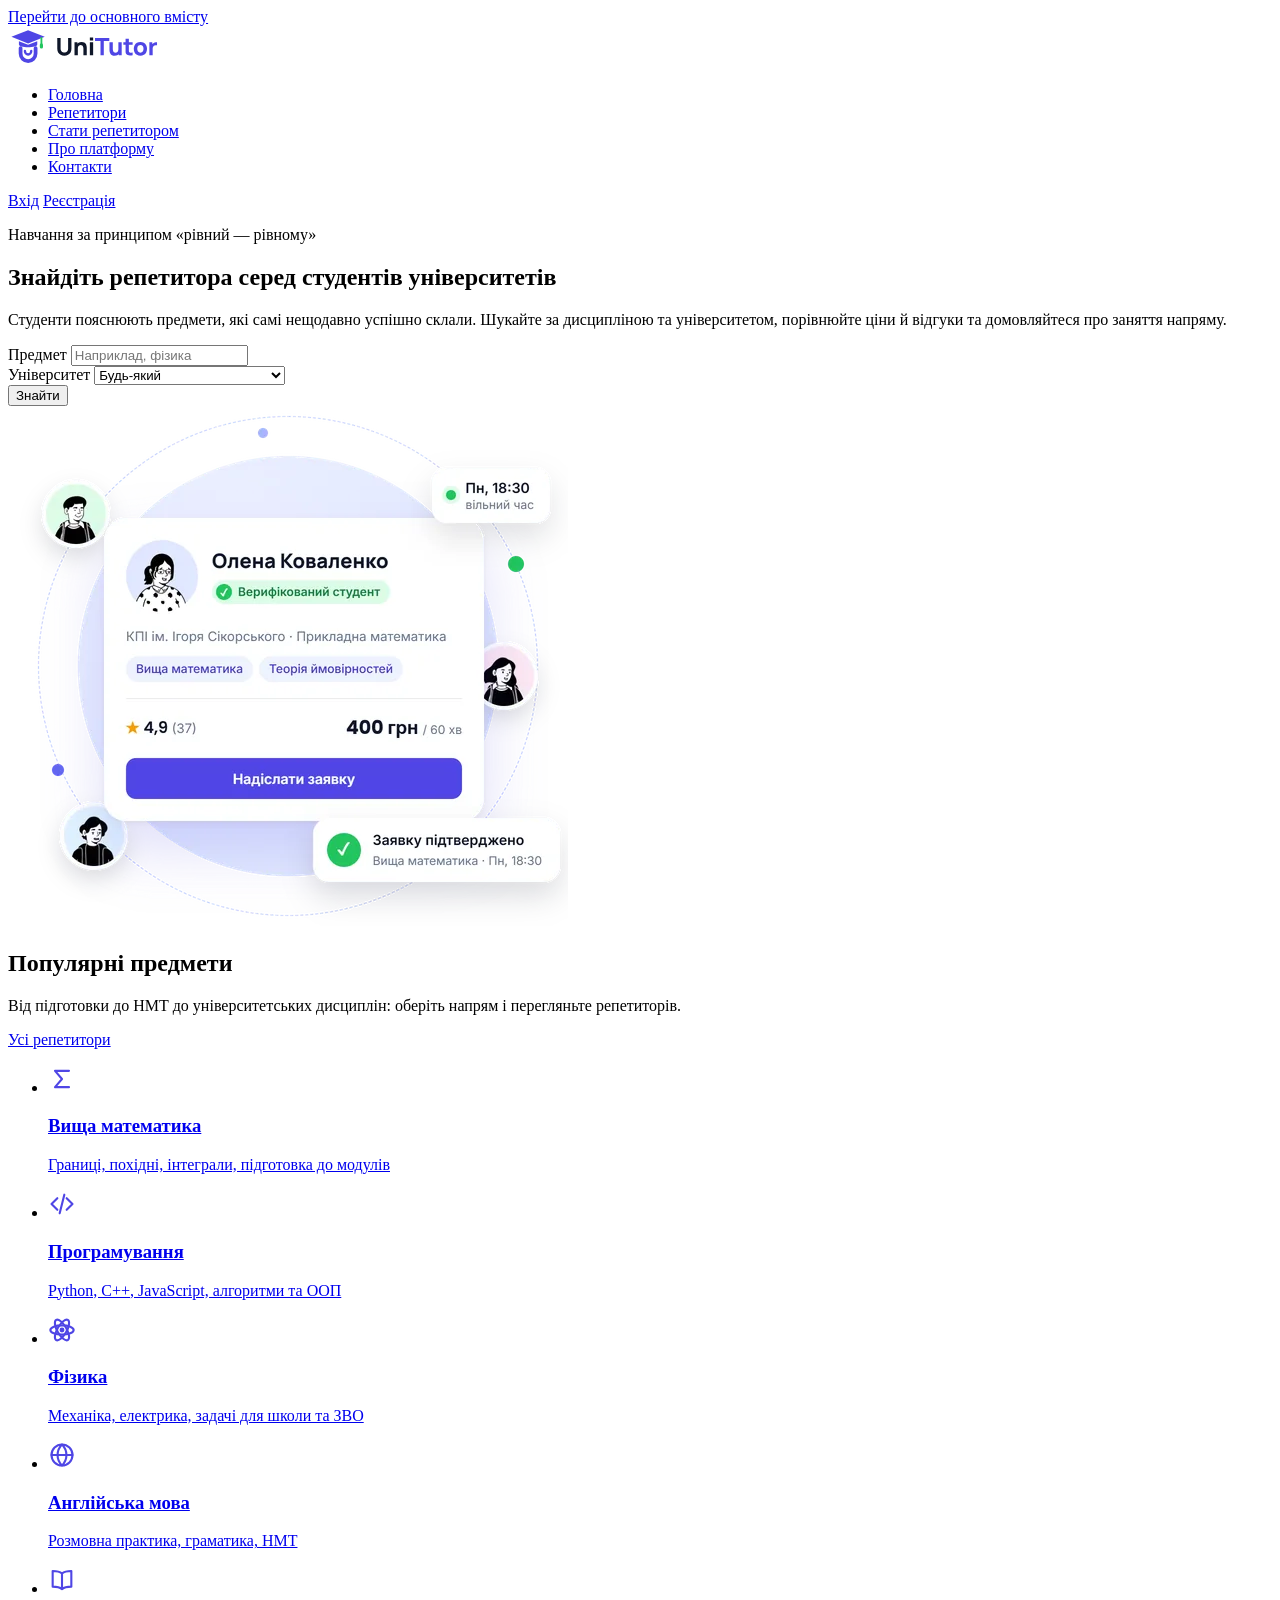
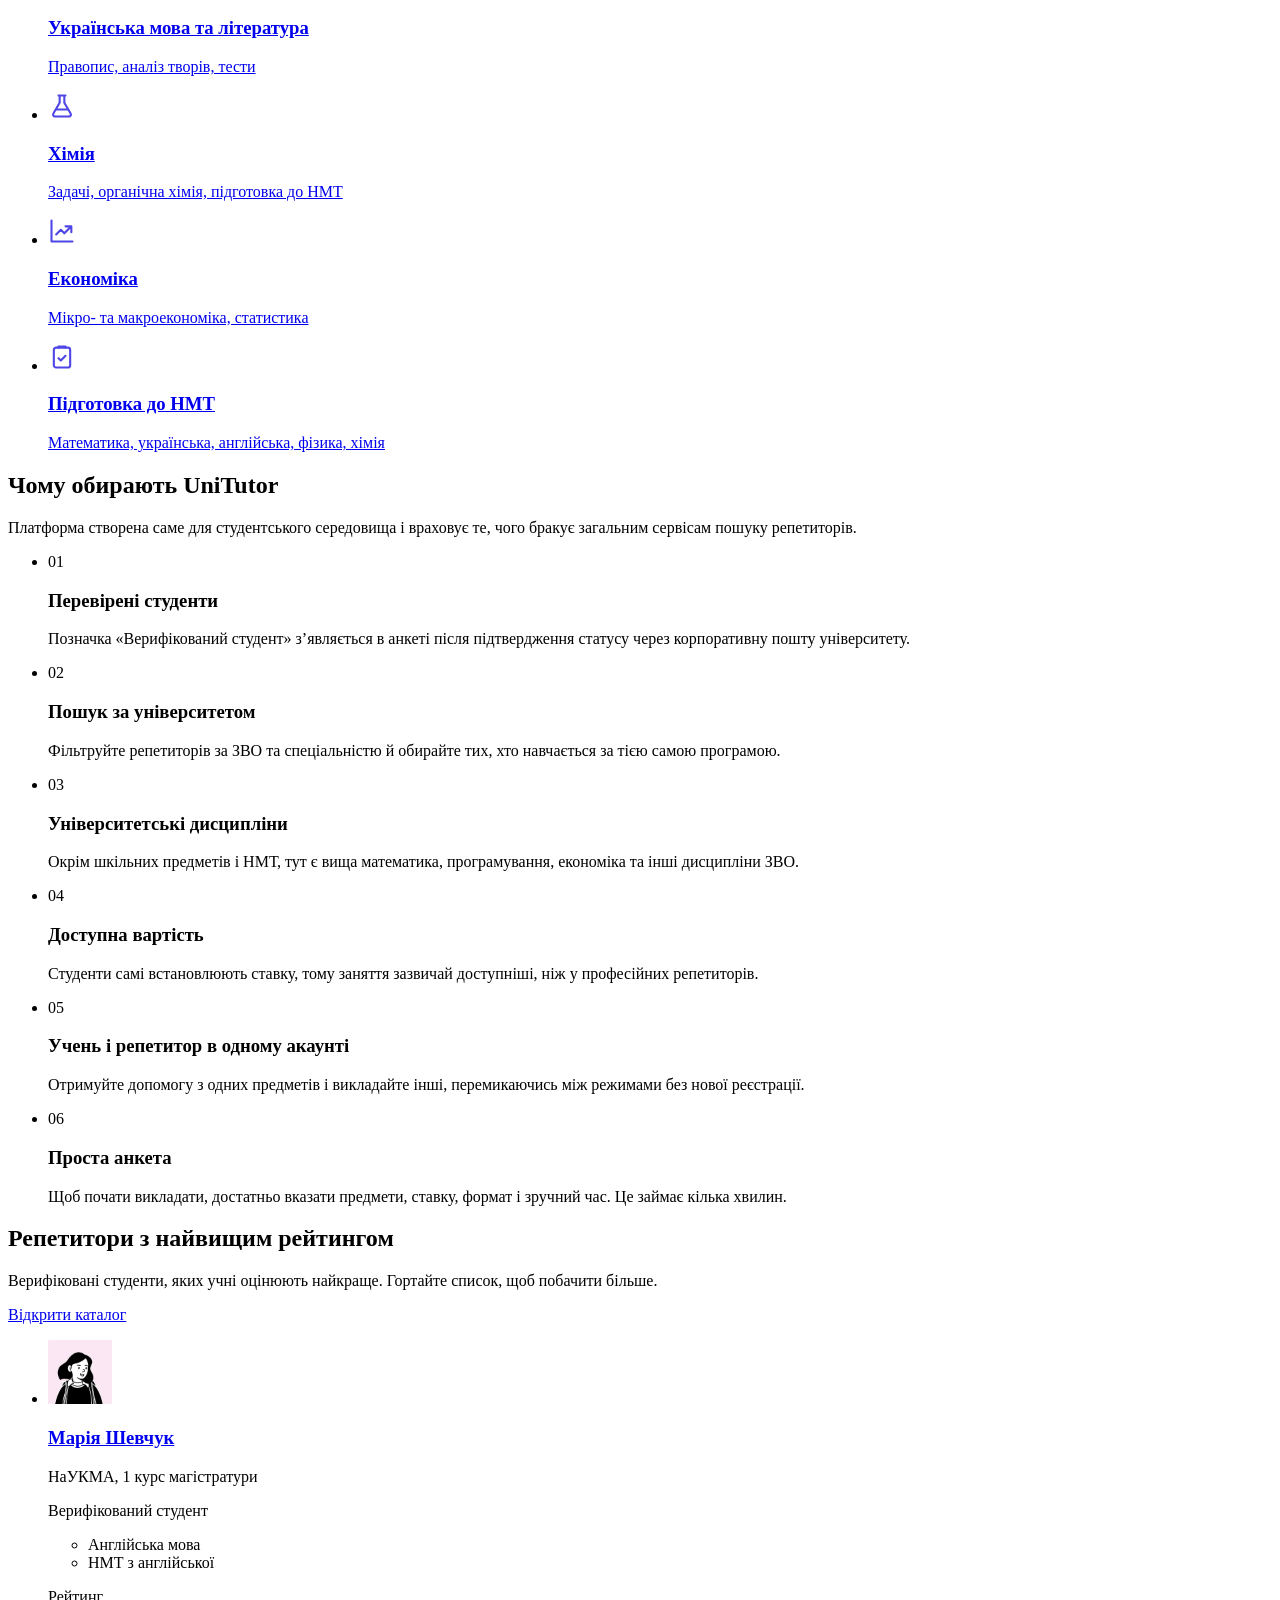
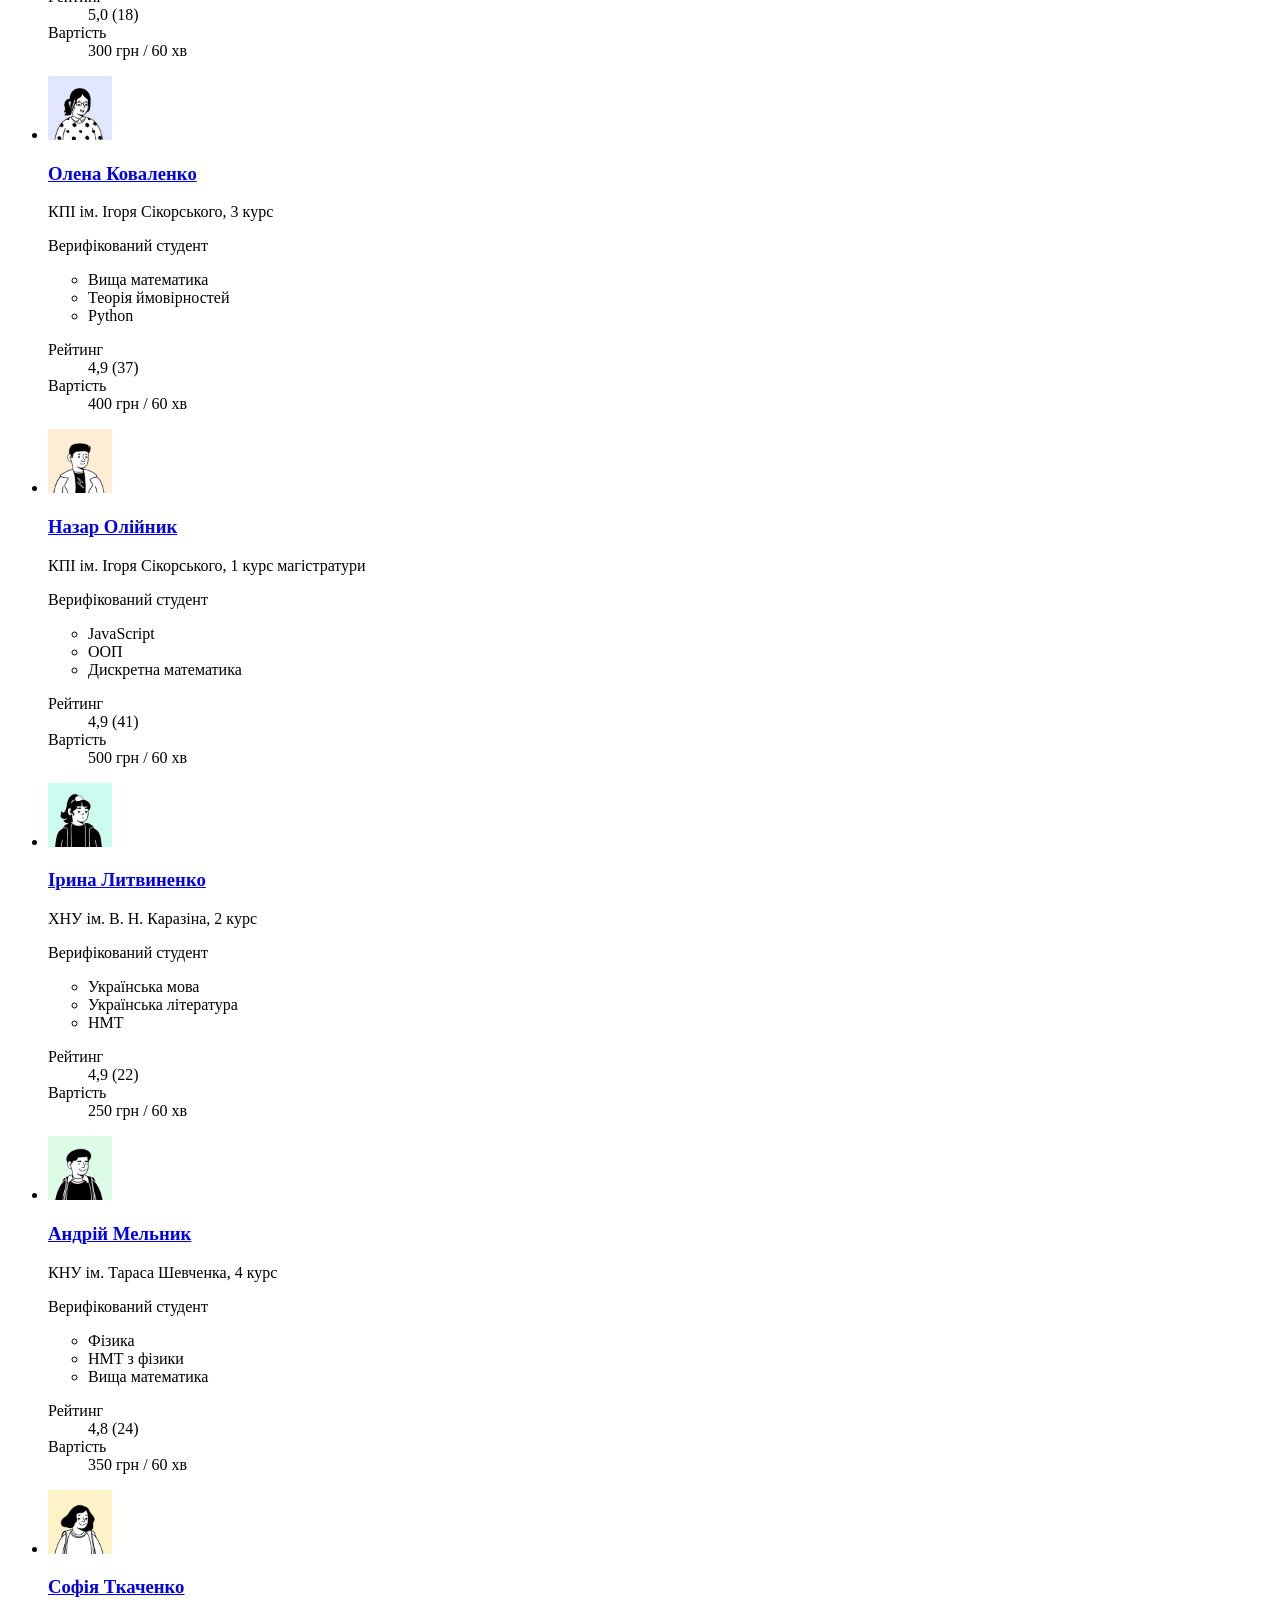
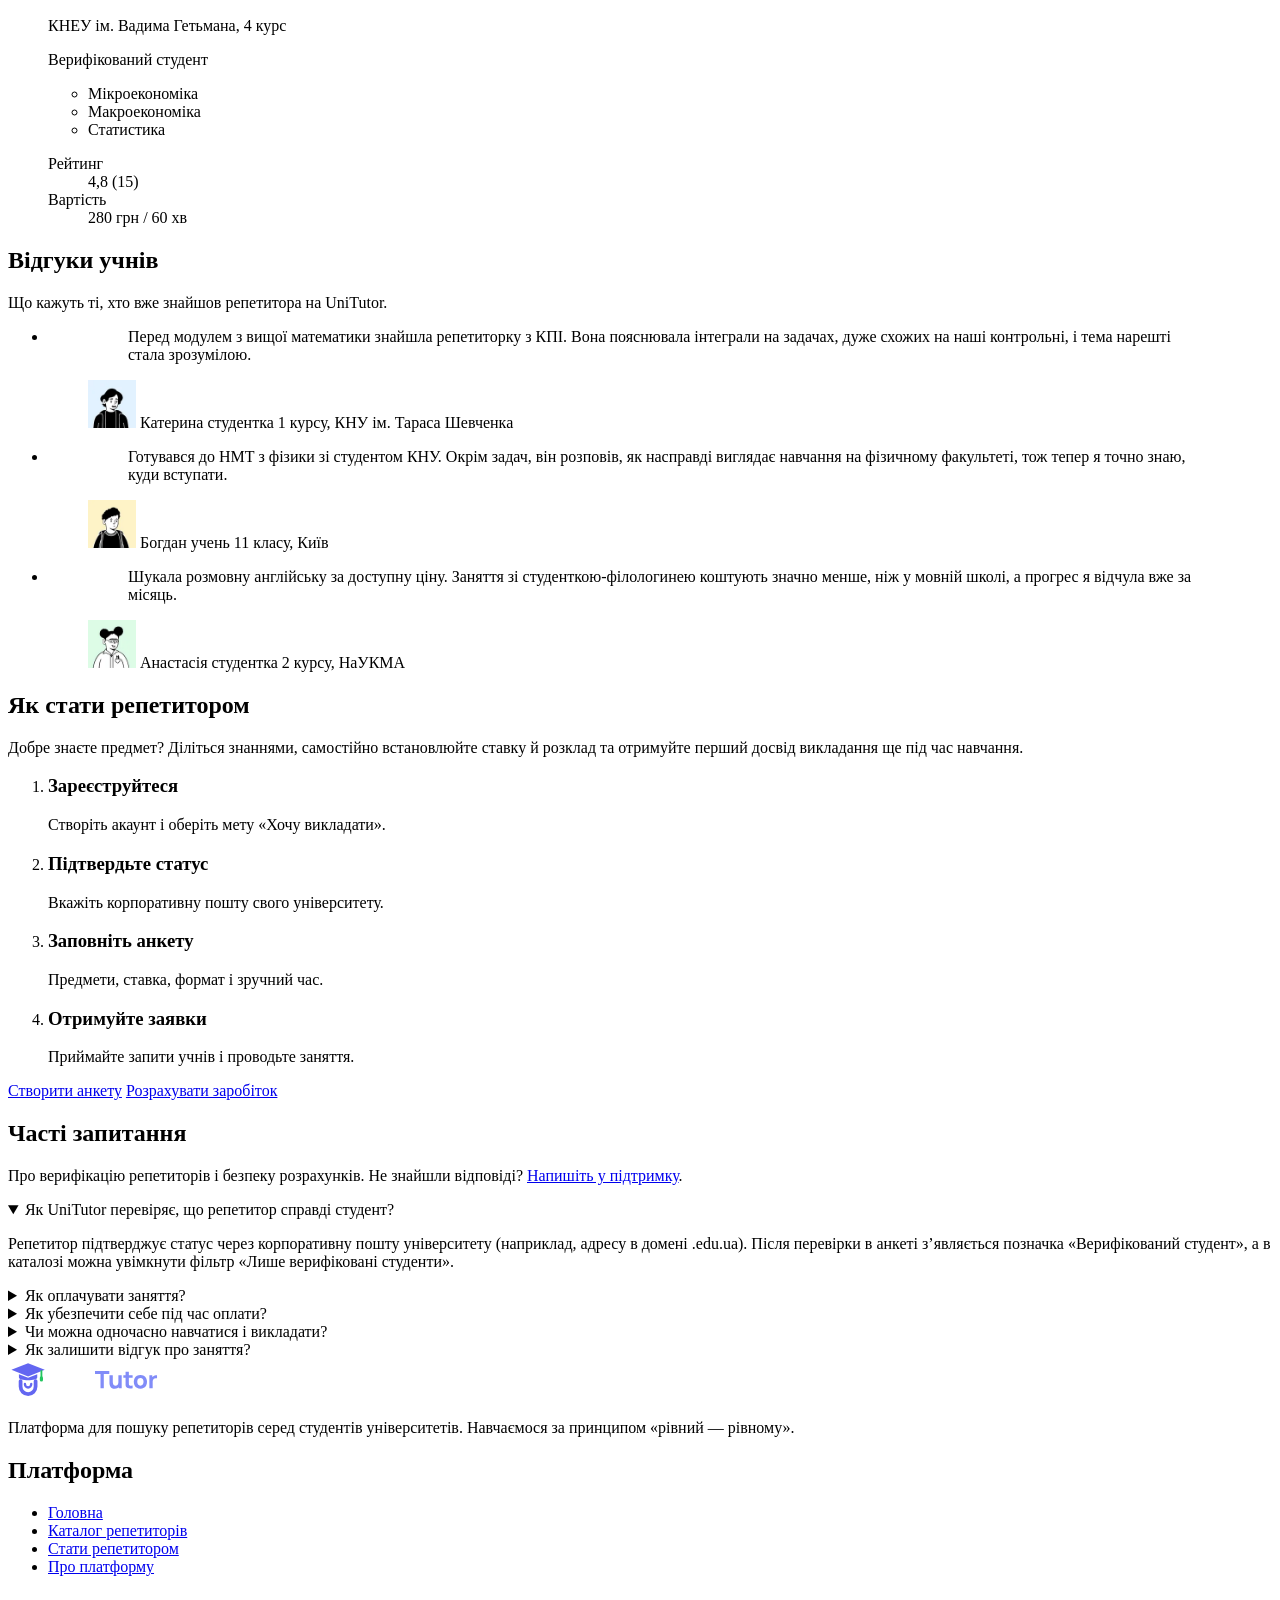
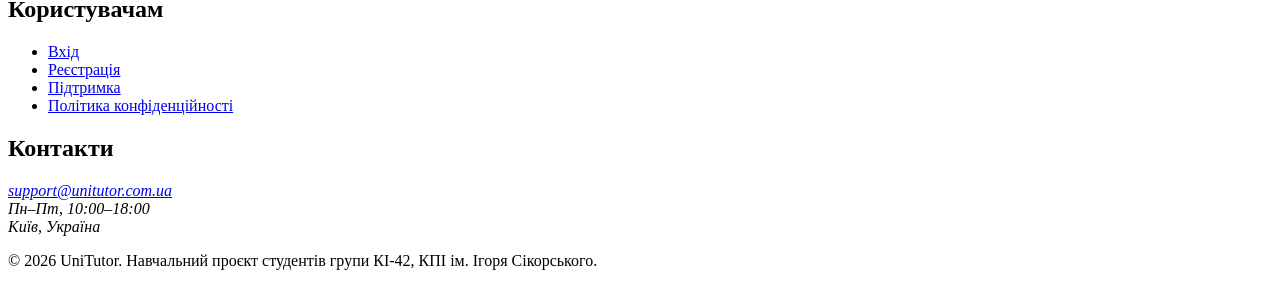
==== index.html @ ab88e93c "Структура веб-проекта UniTutor 9 HTML-страниц, оптимизированные изображения и README. Файлы css/styl" ====
<!DOCTYPE html>
<html lang="uk">
<head>
  <meta charset="utf-8">
  <meta name="viewport" content="width=device-width, initial-scale=1">
  <title>UniTutor — репетитори серед студентів університетів</title>
  <meta name="description" content="UniTutor допомагає знайти репетитора серед студентів університетів: пошук за предметом і ЗВО, рейтинги, відгуки та заявки на заняття.">
  <link rel="icon" href="images/favicon.svg" type="image/svg+xml">
  <link rel="apple-touch-icon" href="images/apple-touch-icon.png">
  <link rel="stylesheet" href="css/style.css">
  <script src="js/main.js" defer></script>
</head>
<body>
  <a class="skip-link" href="#main">Перейти до основного вмісту</a>

  <header class="site-header">
    <div class="container header-inner">
      <a class="logo" href="index.html">
        <img src="images/logo.svg" alt="UniTutor — на головну" width="151" height="40">
      </a>
      <nav class="site-nav" id="site-nav" aria-label="Головне меню">
        <ul class="nav-list">
          <li><a href="index.html" aria-current="page">Головна</a></li>
          <li><a href="tutors.html">Репетитори</a></li>
          <li><a href="become-tutor.html">Стати репетитором</a></li>
          <li><a href="about.html">Про платформу</a></li>
          <li><a href="contacts.html">Контакти</a></li>
        </ul>
        <div class="nav-actions">
          <a class="btn btn-ghost" href="login.html">Вхід</a>
          <a class="btn btn-primary" href="register.html">Реєстрація</a>
        </div>
      </nav>
    </div>
  </header>

  <main id="main">
    <section class="hero" aria-labelledby="hero-title">
      <div class="container hero-grid">
        <div class="hero-content">
          <p class="eyebrow">Навчання за принципом «рівний — рівному»</p>
          <h1 id="hero-title">Знайдіть репетитора серед студентів <span class="text-accent">університетів</span></h1>
          <p class="hero-lead">Студенти пояснюють предмети, які самі нещодавно успішно склали. Шукайте за дисципліною та університетом, порівнюйте ціни й відгуки та домовляйтеся про заняття напряму.</p>
          <form class="search-form" action="tutors.html" method="get" role="search" aria-label="Пошук репетитора">
            <div class="field">
              <label for="search-subject">Предмет</label>
              <input type="search" id="search-subject" name="subject" list="subject-options" placeholder="Наприклад, фізика" autocomplete="off">
            </div>
            <div class="field">
              <label for="search-university">Університет</label>
              <select id="search-university" name="university">
                <option value="">Будь-який</option>
                <option value="kpi">КПІ ім. Ігоря Сікорського</option>
                <option value="knu">КНУ ім. Тараса Шевченка</option>
                <option value="ukma">НаУКМА</option>
                <option value="lpnu">НУ «Львівська політехніка»</option>
                <option value="lnu">ЛНУ ім. Івана Франка</option>
                <option value="karazin">ХНУ ім. В. Н. Каразіна</option>
                <option value="kneu">КНЕУ ім. Вадима Гетьмана</option>
              </select>
            </div>
            <button class="btn btn-primary" type="submit">Знайти</button>
          </form>
          <datalist id="subject-options">
            <option>Вища математика</option>
            <option>Теорія ймовірностей</option>
            <option>Дискретна математика</option>
            <option>Програмування</option>
            <option>Python</option>
            <option>C++</option>
            <option>JavaScript</option>
            <option>Алгоритми та структури даних</option>
            <option>Бази даних</option>
            <option>Фізика</option>
            <option>Хімія</option>
            <option>Англійська мова</option>
            <option>Українська мова</option>
            <option>Українська література</option>
            <option>Мікроекономіка</option>
            <option>Макроекономіка</option>
            <option>Статистика</option>
          </datalist>
        </div>
        <div class="hero-media">
          <img src="images/hero-560.webp" srcset="images/hero-560.webp 560w, images/hero-1120.webp 1120w" sizes="(min-width: 600px) 560px, calc(100vw - 32px)" width="560" height="520" alt="Приклад картки репетитора: верифікована студентка КПІ Олена Коваленко з рейтингом 4,9 і вільним часом у понеділок о 18:30" fetchpriority="high">
        </div>
      </div>
    </section>

    <section class="section" aria-labelledby="subjects-title">
      <div class="container">
        <div class="section-head">
          <div>
            <h2 id="subjects-title">Популярні предмети</h2>
            <p>Від підготовки до НМТ до університетських дисциплін: оберіть напрям і перегляньте репетиторів.</p>
          </div>
          <a class="btn btn-secondary" href="tutors.html">Усі репетитори</a>
        </div>
        <ul class="subject-grid">
          <li>
            <a class="subject-card" href="tutors.html?subject=higher-math">
              <span class="icon-tile"><img src="images/icons/math.svg" alt="" width="28" height="28"></span>
              <h3>Вища математика</h3>
              <p>Границі, похідні, інтеграли, підготовка до модулів</p>
            </a>
          </li>
          <li>
            <a class="subject-card" href="tutors.html?subject=programming">
              <span class="icon-tile"><img src="images/icons/code.svg" alt="" width="28" height="28"></span>
              <h3>Програмування</h3>
              <p>Python, C++, JavaScript, алгоритми та ООП</p>
            </a>
          </li>
          <li>
            <a class="subject-card" href="tutors.html?subject=physics">
              <span class="icon-tile"><img src="images/icons/physics.svg" alt="" width="28" height="28"></span>
              <h3>Фізика</h3>
              <p>Механіка, електрика, задачі для школи та ЗВО</p>
            </a>
          </li>
          <li>
            <a class="subject-card" href="tutors.html?subject=english">
              <span class="icon-tile"><img src="images/icons/language.svg" alt="" width="28" height="28"></span>
              <h3>Англійська мова</h3>
              <p>Розмовна практика, граматика, НМТ</p>
            </a>
          </li>
          <li>
            <a class="subject-card" href="tutors.html?subject=ukrainian">
              <span class="icon-tile"><img src="images/icons/book.svg" alt="" width="28" height="28"></span>
              <h3>Українська мова та література</h3>
              <p>Правопис, аналіз творів, тести</p>
            </a>
          </li>
          <li>
            <a class="subject-card" href="tutors.html?subject=chemistry">
              <span class="icon-tile"><img src="images/icons/chemistry.svg" alt="" width="28" height="28"></span>
              <h3>Хімія</h3>
              <p>Задачі, органічна хімія, підготовка до НМТ</p>
            </a>
          </li>
          <li>
            <a class="subject-card" href="tutors.html?subject=economics">
              <span class="icon-tile"><img src="images/icons/economics.svg" alt="" width="28" height="28"></span>
              <h3>Економіка</h3>
              <p>Мікро- та макроекономіка, статистика</p>
            </a>
          </li>
          <li>
            <a class="subject-card" href="tutors.html?subject=nmt">
              <span class="icon-tile"><img src="images/icons/exam.svg" alt="" width="28" height="28"></span>
              <h3>Підготовка до НМТ</h3>
              <p>Математика, українська, англійська, фізика, хімія</p>
            </a>
          </li>
        </ul>
      </div>
    </section>

    <section class="section section--white" aria-labelledby="benefits-title">
      <div class="container">
        <div class="section-head">
          <div>
            <h2 id="benefits-title">Чому обирають UniTutor</h2>
            <p>Платформа створена саме для студентського середовища і враховує те, чого бракує загальним сервісам пошуку репетиторів.</p>
          </div>
        </div>
        <ul class="benefit-grid">
          <li class="benefit-card">
            <span class="benefit-number" aria-hidden="true">01</span>
            <h3>Перевірені студенти</h3>
            <p>Позначка «Верифікований студент» з’являється в анкеті після підтвердження статусу через корпоративну пошту університету.</p>
          </li>
          <li class="benefit-card">
            <span class="benefit-number" aria-hidden="true">02</span>
            <h3>Пошук за університетом</h3>
            <p>Фільтруйте репетиторів за ЗВО та спеціальністю й обирайте тих, хто навчається за тією самою програмою.</p>
          </li>
          <li class="benefit-card">
            <span class="benefit-number" aria-hidden="true">03</span>
            <h3>Університетські дисципліни</h3>
            <p>Окрім шкільних предметів і НМТ, тут є вища математика, програмування, економіка та інші дисципліни ЗВО.</p>
          </li>
          <li class="benefit-card">
            <span class="benefit-number" aria-hidden="true">04</span>
            <h3>Доступна вартість</h3>
            <p>Студенти самі встановлюють ставку, тому заняття зазвичай доступніші, ніж у професійних репетиторів.</p>
          </li>
          <li class="benefit-card">
            <span class="benefit-number" aria-hidden="true">05</span>
            <h3>Учень і репетитор в одному акаунті</h3>
            <p>Отримуйте допомогу з одних предметів і викладайте інші, перемикаючись між режимами без нової реєстрації.</p>
          </li>
          <li class="benefit-card">
            <span class="benefit-number" aria-hidden="true">06</span>
            <h3>Проста анкета</h3>
            <p>Щоб почати викладати, достатньо вказати предмети, ставку, формат і зручний час. Це займає кілька хвилин.</p>
          </li>
        </ul>
      </div>
    </section>

    <section class="section" aria-labelledby="top-tutors-title">
      <div class="container">
        <div class="section-head">
          <div>
            <h2 id="top-tutors-title">Репетитори з найвищим рейтингом</h2>
            <p>Верифіковані студенти, яких учні оцінюють найкраще. Гортайте список, щоб побачити більше.</p>
          </div>
          <a class="btn btn-secondary" href="tutors.html">Відкрити каталог</a>
        </div>
        <ul class="tutor-carousel">
          <li>
            <article class="tutor-card tutor-card--stretched">
              <div class="tutor-card-head">
                <img class="avatar" src="images/tutors/mariia-shevchuk.webp" alt="Аватар Марії Шевчук" width="64" height="64" loading="lazy" decoding="async">
                <div>
                  <h3 class="tutor-name"><a href="tutor-profile.html">Марія Шевчук</a></h3>
                  <p class="tutor-uni">НаУКМА, 1 курс магістратури</p>
                </div>
              </div>
              <p class="badge badge-verified">Верифікований студент</p>
              <ul class="tag-list">
                <li>Англійська мова</li>
                <li>НМТ з англійської</li>
              </ul>
              <dl class="tutor-meta">
                <div><dt>Рейтинг</dt><dd><span class="rating">5,0</span> <span class="muted">(18)</span></dd></div>
                <div><dt>Вартість</dt><dd>300 грн / 60 хв</dd></div>
              </dl>
            </article>
          </li>
          <li>
            <article class="tutor-card tutor-card--stretched">
              <div class="tutor-card-head">
                <img class="avatar" src="images/tutors/olena-kovalenko.webp" alt="Аватар Олени Коваленко" width="64" height="64" loading="lazy" decoding="async">
                <div>
                  <h3 class="tutor-name"><a href="tutor-profile.html">Олена Коваленко</a></h3>
                  <p class="tutor-uni">КПІ ім. Ігоря Сікорського, 3 курс</p>
                </div>
              </div>
              <p class="badge badge-verified">Верифікований студент</p>
              <ul class="tag-list">
                <li>Вища математика</li>
                <li>Теорія ймовірностей</li>
                <li>Python</li>
              </ul>
              <dl class="tutor-meta">
                <div><dt>Рейтинг</dt><dd><span class="rating">4,9</span> <span class="muted">(37)</span></dd></div>
                <div><dt>Вартість</dt><dd>400 грн / 60 хв</dd></div>
              </dl>
            </article>
          </li>
          <li>
            <article class="tutor-card tutor-card--stretched">
              <div class="tutor-card-head">
                <img class="avatar" src="images/tutors/nazar-oliinyk.webp" alt="Аватар Назара Олійника" width="64" height="64" loading="lazy" decoding="async">
                <div>
                  <h3 class="tutor-name"><a href="tutor-profile.html">Назар Олійник</a></h3>
                  <p class="tutor-uni">КПІ ім. Ігоря Сікорського, 1 курс магістратури</p>
                </div>
              </div>
              <p class="badge badge-verified">Верифікований студент</p>
              <ul class="tag-list">
                <li>JavaScript</li>
                <li>ООП</li>
                <li>Дискретна математика</li>
              </ul>
              <dl class="tutor-meta">
                <div><dt>Рейтинг</dt><dd><span class="rating">4,9</span> <span class="muted">(41)</span></dd></div>
                <div><dt>Вартість</dt><dd>500 грн / 60 хв</dd></div>
              </dl>
            </article>
          </li>
          <li>
            <article class="tutor-card tutor-card--stretched">
              <div class="tutor-card-head">
                <img class="avatar" src="images/tutors/iryna-lytvynenko.webp" alt="Аватар Ірини Литвиненко" width="64" height="64" loading="lazy" decoding="async">
                <div>
                  <h3 class="tutor-name"><a href="tutor-profile.html">Ірина Литвиненко</a></h3>
                  <p class="tutor-uni">ХНУ ім. В. Н. Каразіна, 2 курс</p>
                </div>
              </div>
              <p class="badge badge-verified">Верифікований студент</p>
              <ul class="tag-list">
                <li>Українська мова</li>
                <li>Українська література</li>
                <li>НМТ</li>
              </ul>
              <dl class="tutor-meta">
                <div><dt>Рейтинг</dt><dd><span class="rating">4,9</span> <span class="muted">(22)</span></dd></div>
                <div><dt>Вартість</dt><dd>250 грн / 60 хв</dd></div>
              </dl>
            </article>
          </li>
          <li>
            <article class="tutor-card tutor-card--stretched">
              <div class="tutor-card-head">
                <img class="avatar" src="images/tutors/andrii-melnyk.webp" alt="Аватар Андрія Мельника" width="64" height="64" loading="lazy" decoding="async">
                <div>
                  <h3 class="tutor-name"><a href="tutor-profile.html">Андрій Мельник</a></h3>
                  <p class="tutor-uni">КНУ ім. Тараса Шевченка, 4 курс</p>
                </div>
              </div>
              <p class="badge badge-verified">Верифікований студент</p>
              <ul class="tag-list">
                <li>Фізика</li>
                <li>НМТ з фізики</li>
                <li>Вища математика</li>
              </ul>
              <dl class="tutor-meta">
                <div><dt>Рейтинг</dt><dd><span class="rating">4,8</span> <span class="muted">(24)</span></dd></div>
                <div><dt>Вартість</dt><dd>350 грн / 60 хв</dd></div>
              </dl>
            </article>
          </li>
          <li>
            <article class="tutor-card tutor-card--stretched">
              <div class="tutor-card-head">
                <img class="avatar" src="images/tutors/sofiia-tkachenko.webp" alt="Аватар Софії Ткаченко" width="64" height="64" loading="lazy" decoding="async">
                <div>
                  <h3 class="tutor-name"><a href="tutor-profile.html">Софія Ткаченко</a></h3>
                  <p class="tutor-uni">КНЕУ ім. Вадима Гетьмана, 4 курс</p>
                </div>
              </div>
              <p class="badge badge-verified">Верифікований студент</p>
              <ul class="tag-list">
                <li>Мікроекономіка</li>
                <li>Макроекономіка</li>
                <li>Статистика</li>
              </ul>
              <dl class="tutor-meta">
                <div><dt>Рейтинг</dt><dd><span class="rating">4,8</span> <span class="muted">(15)</span></dd></div>
                <div><dt>Вартість</dt><dd>280 грн / 60 хв</dd></div>
              </dl>
            </article>
          </li>
        </ul>
      </div>
    </section>

    <section class="section section--white" aria-labelledby="testimonials-title">
      <div class="container">
        <div class="section-head">
          <div>
            <h2 id="testimonials-title">Відгуки учнів</h2>
            <p>Що кажуть ті, хто вже знайшов репетитора на UniTutor.</p>
          </div>
        </div>
        <ul class="testimonial-grid">
          <li>
            <figure class="testimonial">
              <blockquote>
                <p>Перед модулем з вищої математики знайшла репетиторку з КПІ. Вона пояснювала інтеграли на задачах, дуже схожих на наші контрольні, і тема нарешті стала зрозумілою.</p>
              </blockquote>
              <figcaption>
                <img src="images/reviewers/kateryna.webp" alt="Аватар Катерини" width="48" height="48" loading="lazy" decoding="async">
                <span><span class="testimonial-name">Катерина</span> <span class="testimonial-role">студентка 1 курсу, КНУ ім. Тараса Шевченка</span></span>
              </figcaption>
            </figure>
          </li>
          <li>
            <figure class="testimonial">
              <blockquote>
                <p>Готувався до НМТ з фізики зі студентом КНУ. Окрім задач, він розповів, як насправді виглядає навчання на фізичному факультеті, тож тепер я точно знаю, куди вступати.</p>
              </blockquote>
              <figcaption>
                <img src="images/reviewers/bohdan.webp" alt="Аватар Богдана" width="48" height="48" loading="lazy" decoding="async">
                <span><span class="testimonial-name">Богдан</span> <span class="testimonial-role">учень 11 класу, Київ</span></span>
              </figcaption>
            </figure>
          </li>
          <li>
            <figure class="testimonial">
              <blockquote>
                <p>Шукала розмовну англійську за доступну ціну. Заняття зі студенткою-філологинею коштують значно менше, ніж у мовній школі, а прогрес я відчула вже за місяць.</p>
              </blockquote>
              <figcaption>
                <img src="images/reviewers/anastasiia.webp" alt="Аватар Анастасії" width="48" height="48" loading="lazy" decoding="async">
                <span><span class="testimonial-name">Анастасія</span> <span class="testimonial-role">студентка 2 курсу, НаУКМА</span></span>
              </figcaption>
            </figure>
          </li>
        </ul>
      </div>
    </section>

    <section class="section" aria-labelledby="become-title">
      <div class="container">
        <div class="cta-panel">
          <div class="cta-intro">
            <h2 id="become-title">Як стати репетитором</h2>
            <p>Добре знаєте предмет? Діліться знаннями, самостійно встановлюйте ставку й розклад та отримуйте перший досвід викладання ще під час навчання.</p>
          </div>
          <ol class="steps">
            <li>
              <h3>Зареєструйтеся</h3>
              <p>Створіть акаунт і оберіть мету «Хочу викладати».</p>
            </li>
            <li>
              <h3>Підтвердьте статус</h3>
              <p>Вкажіть корпоративну пошту свого університету.</p>
            </li>
            <li>
              <h3>Заповніть анкету</h3>
              <p>Предмети, ставка, формат і зручний час.</p>
            </li>
            <li>
              <h3>Отримуйте заявки</h3>
              <p>Приймайте запити учнів і проводьте заняття.</p>
            </li>
          </ol>
          <div class="cta-actions">
            <a class="btn btn-light" href="register.html">Створити анкету</a>
            <a class="btn btn-outline-light" href="become-tutor.html">Розрахувати заробіток</a>
          </div>
        </div>
      </div>
    </section>

    <section class="section section--white" aria-labelledby="faq-title">
      <div class="container faq-layout">
        <div>
          <h2 id="faq-title">Часті запитання</h2>
          <p>Про верифікацію репетиторів і безпеку розрахунків. Не знайшли відповіді? <a href="contacts.html">Напишіть у підтримку</a>.</p>
        </div>
        <div class="faq-list">
          <details class="faq-item" open>
            <summary>Як UniTutor перевіряє, що репетитор справді студент?</summary>
            <div class="faq-answer">
              <p>Репетитор підтверджує статус через корпоративну пошту університету (наприклад, адресу в домені .edu.ua). Після перевірки в анкеті з’являється позначка «Верифікований студент», а в каталозі можна увімкнути фільтр «Лише верифіковані студенти».</p>
            </div>
          </details>
          <details class="faq-item">
            <summary>Як оплачувати заняття?</summary>
            <div class="faq-answer">
              <p>Оплата відбувається напряму між учнем і репетитором: переказом на картку або готівкою на очному занятті. Платформа допомагає знайти репетитора й домовитися про час, але не проводить платежі.</p>
            </div>
          </details>
          <details class="faq-item">
            <summary>Як убезпечити себе під час оплати?</summary>
            <div class="faq-answer">
              <p>Обирайте верифікованих репетиторів і звертайте увагу на рейтинг та відгуки. Узгоджуйте вартість і спосіб оплати до заняття, а в разі проблем повідомте службу підтримки через форму звернення.</p>
            </div>
          </details>
          <details class="faq-item">
            <summary>Чи можна одночасно навчатися і викладати?</summary>
            <div class="faq-answer">
              <p>Так. Один акаунт підходить для обох ролей: шукайте репетиторів з одних предметів і створіть анкету, щоб викладати інші.</p>
            </div>
          </details>
          <details class="faq-item">
            <summary>Як залишити відгук про заняття?</summary>
            <div class="faq-answer">
              <p>Після заняття репетитор або учень позначає його як завершене, і учневі відкривається форма оцінювання. Оцінка та відгук оновлюють публічний рейтинг репетитора.</p>
            </div>
          </details>
        </div>
      </div>
    </section>
  </main>

  <footer class="site-footer">
    <div class="container footer-grid">
      <div class="footer-brand">
        <a class="logo" href="index.html">
          <img src="images/logo-inverse.svg" alt="UniTutor — на головну" width="151" height="40" loading="lazy">
        </a>
        <p>Платформа для пошуку репетиторів серед студентів університетів. Навчаємося за принципом «рівний — рівному».</p>
      </div>
      <nav class="footer-nav" aria-label="Навігація у підвалі сайту">
        <div>
          <h2 class="footer-title">Платформа</h2>
          <ul class="footer-links">
            <li><a href="index.html">Головна</a></li>
            <li><a href="tutors.html">Каталог репетиторів</a></li>
            <li><a href="become-tutor.html">Стати репетитором</a></li>
            <li><a href="about.html">Про платформу</a></li>
          </ul>
        </div>
        <div>
          <h2 class="footer-title">Користувачам</h2>
          <ul class="footer-links">
            <li><a href="login.html">Вхід</a></li>
            <li><a href="register.html">Реєстрація</a></li>
            <li><a href="contacts.html">Підтримка</a></li>
            <li><a href="privacy.html">Політика конфіденційності</a></li>
          </ul>
        </div>
      </nav>
      <div>
        <h2 class="footer-title">Контакти</h2>
        <address>
          <a href="mailto:support@unitutor.com.ua">support@unitutor.com.ua</a><br>
          Пн–Пт, 10:00–18:00<br>
          Київ, Україна
        </address>
      </div>
    </div>
    <div class="container footer-bottom">
      <p>© 2026 UniTutor. Навчальний проєкт студентів групи КІ-42, КПІ ім. Ігоря Сікорського.</p>
    </div>
  </footer>
</body>
</html>
---- css/style.css ----
/* UniTutor — таблиця стилів сайту.
   Оформлення сторінок за брендбуком ЛР1 буде додано в лабораторній роботі №3. */
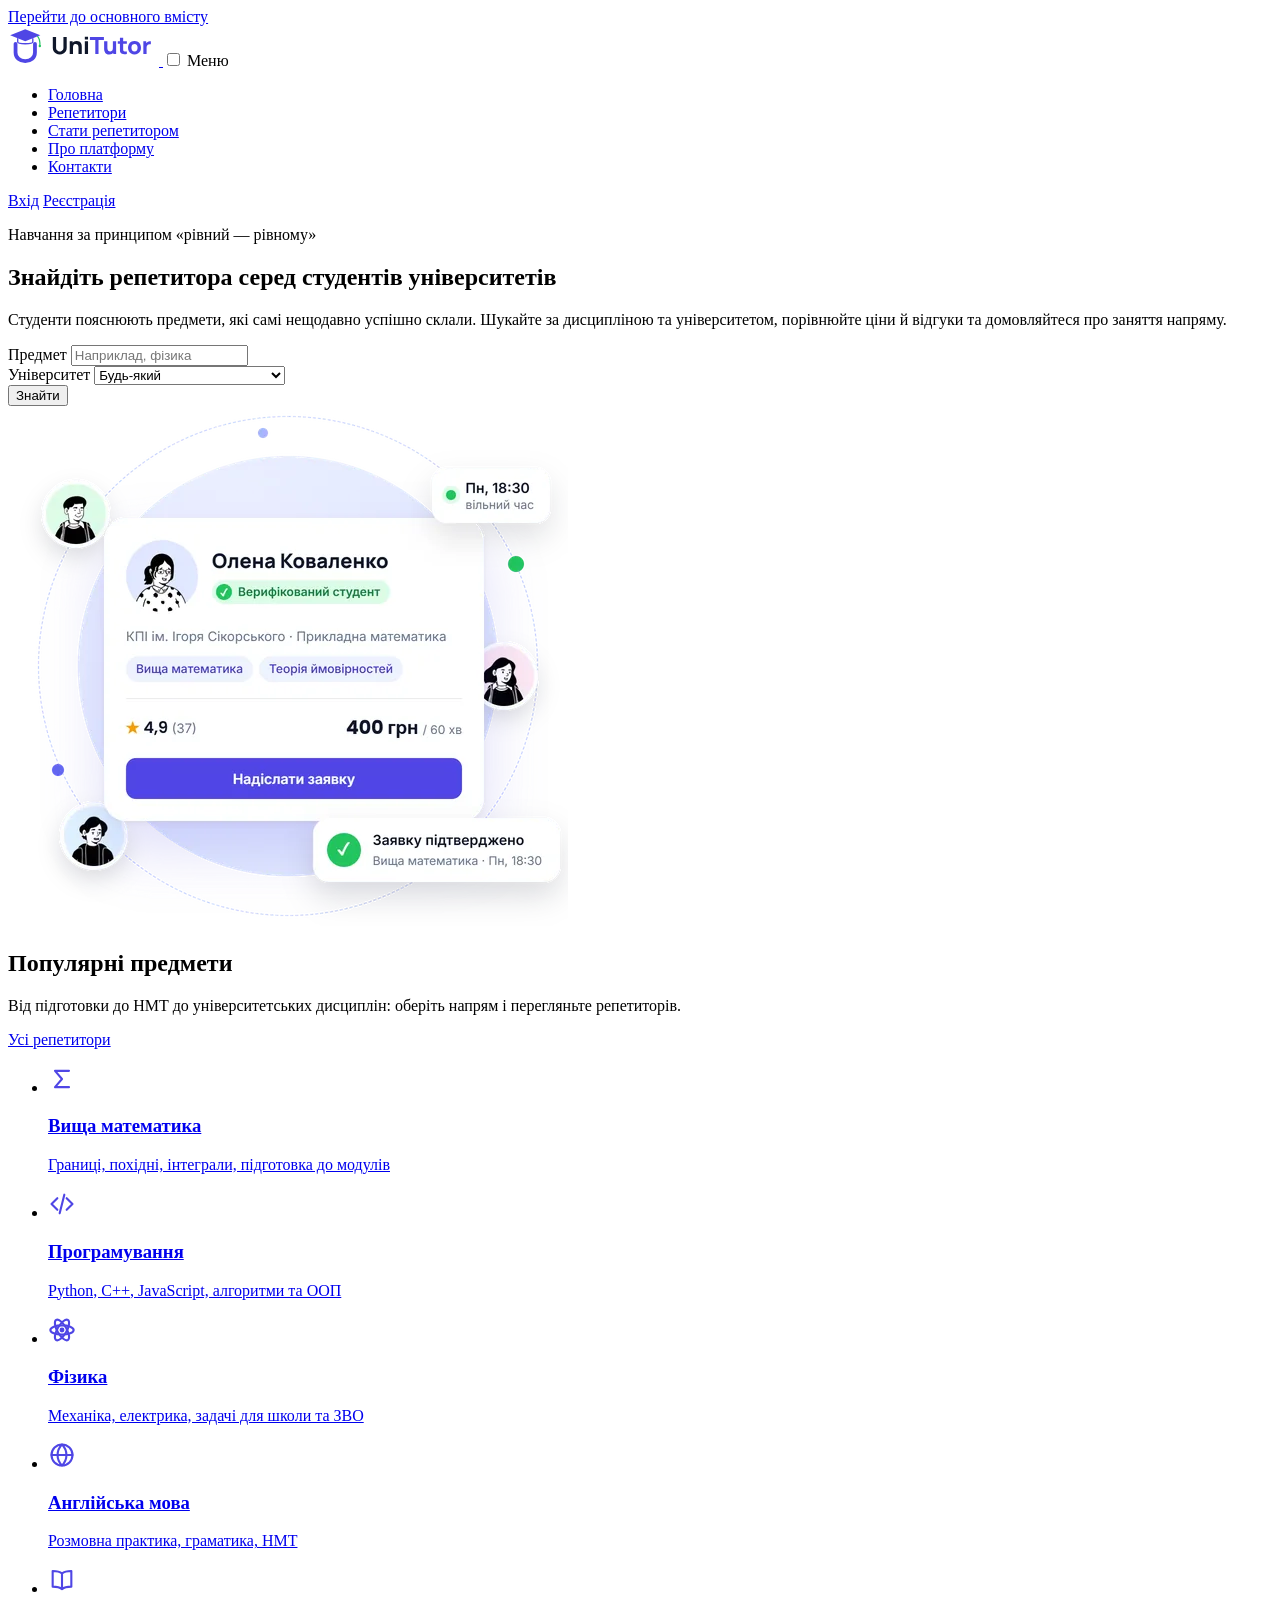
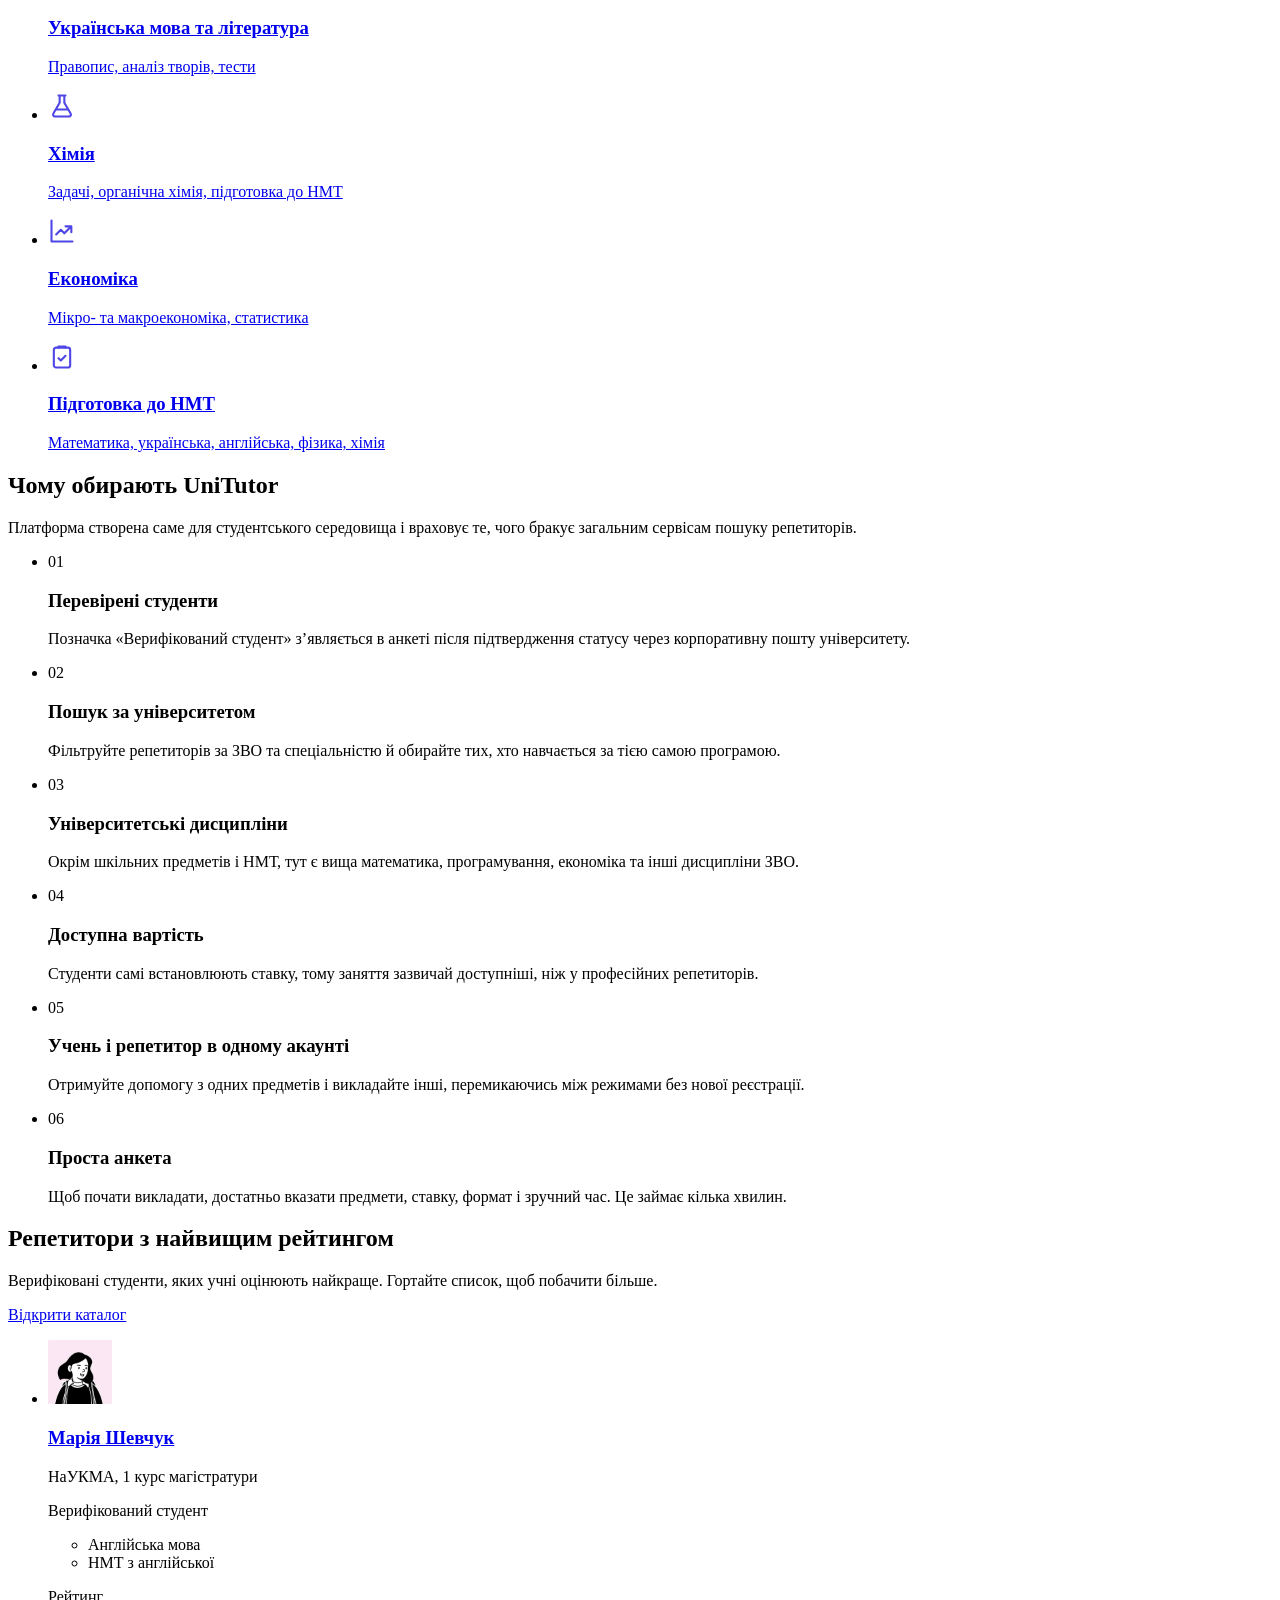
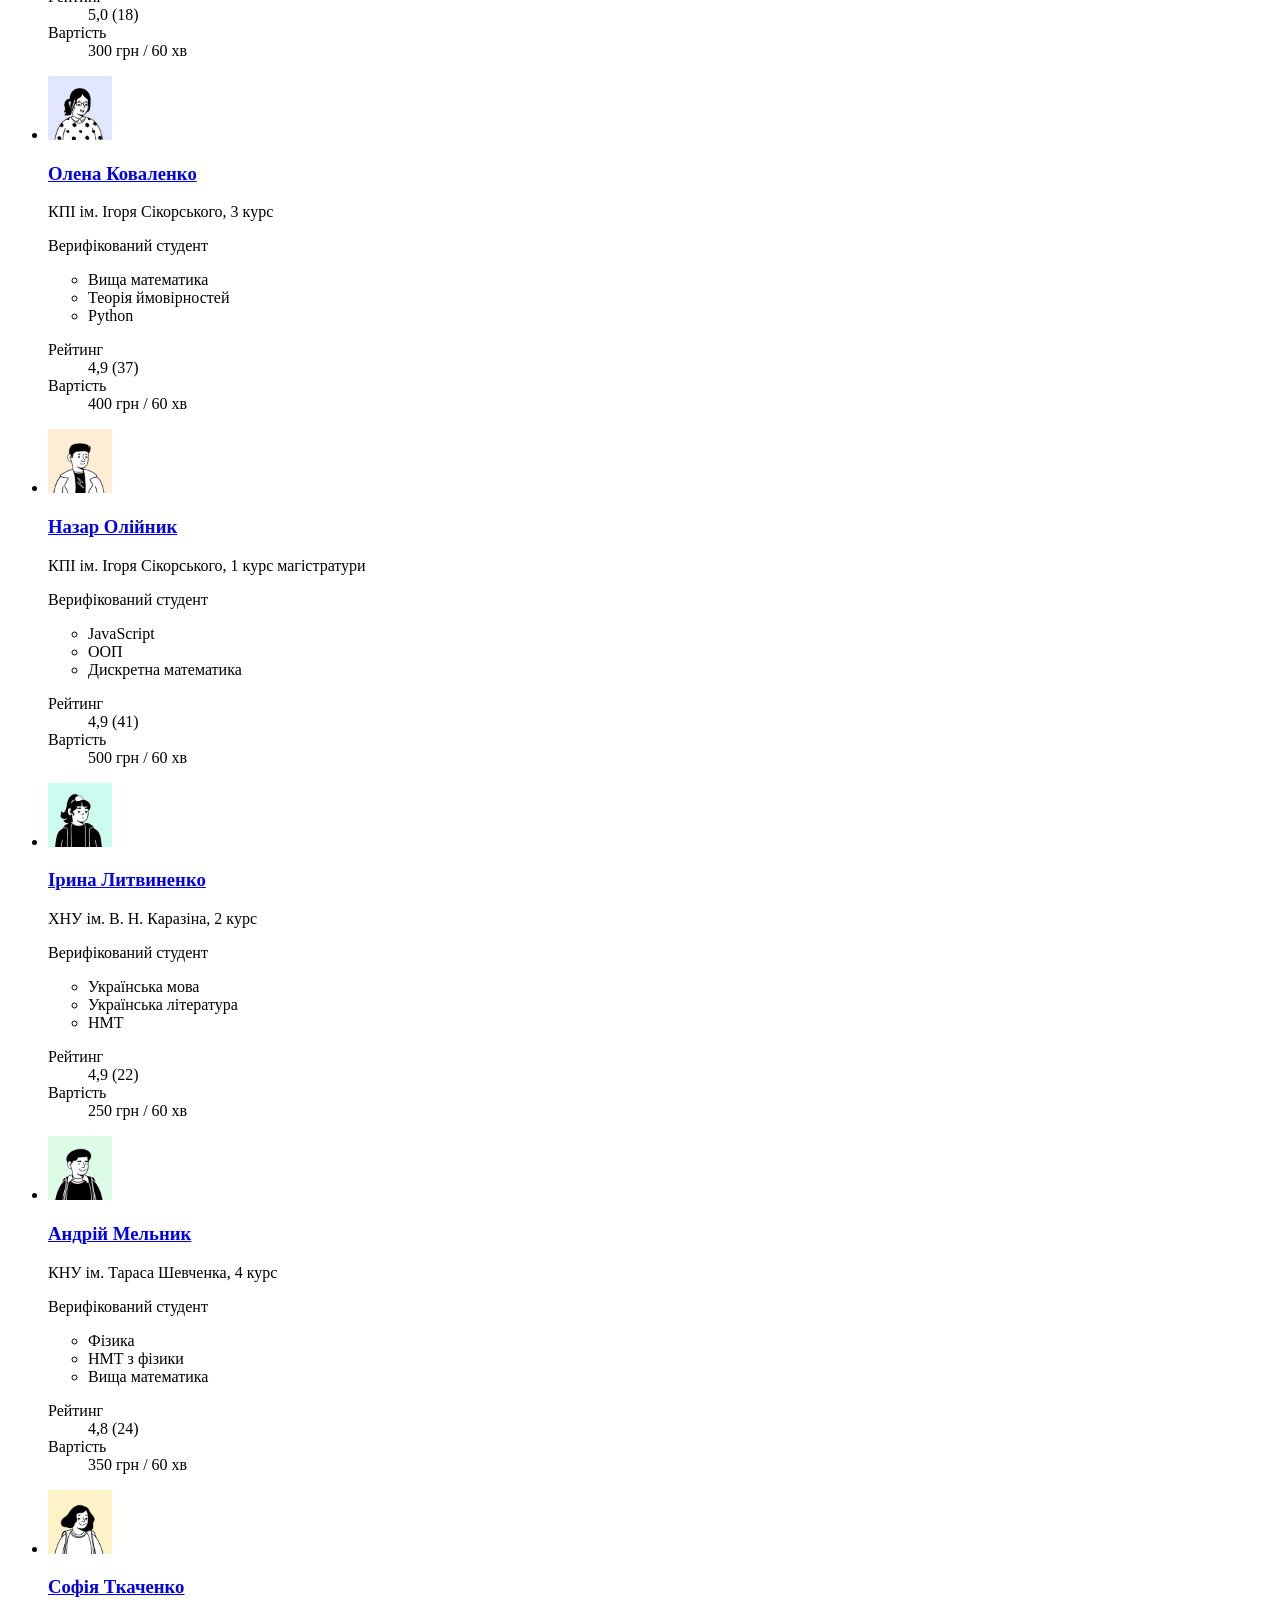
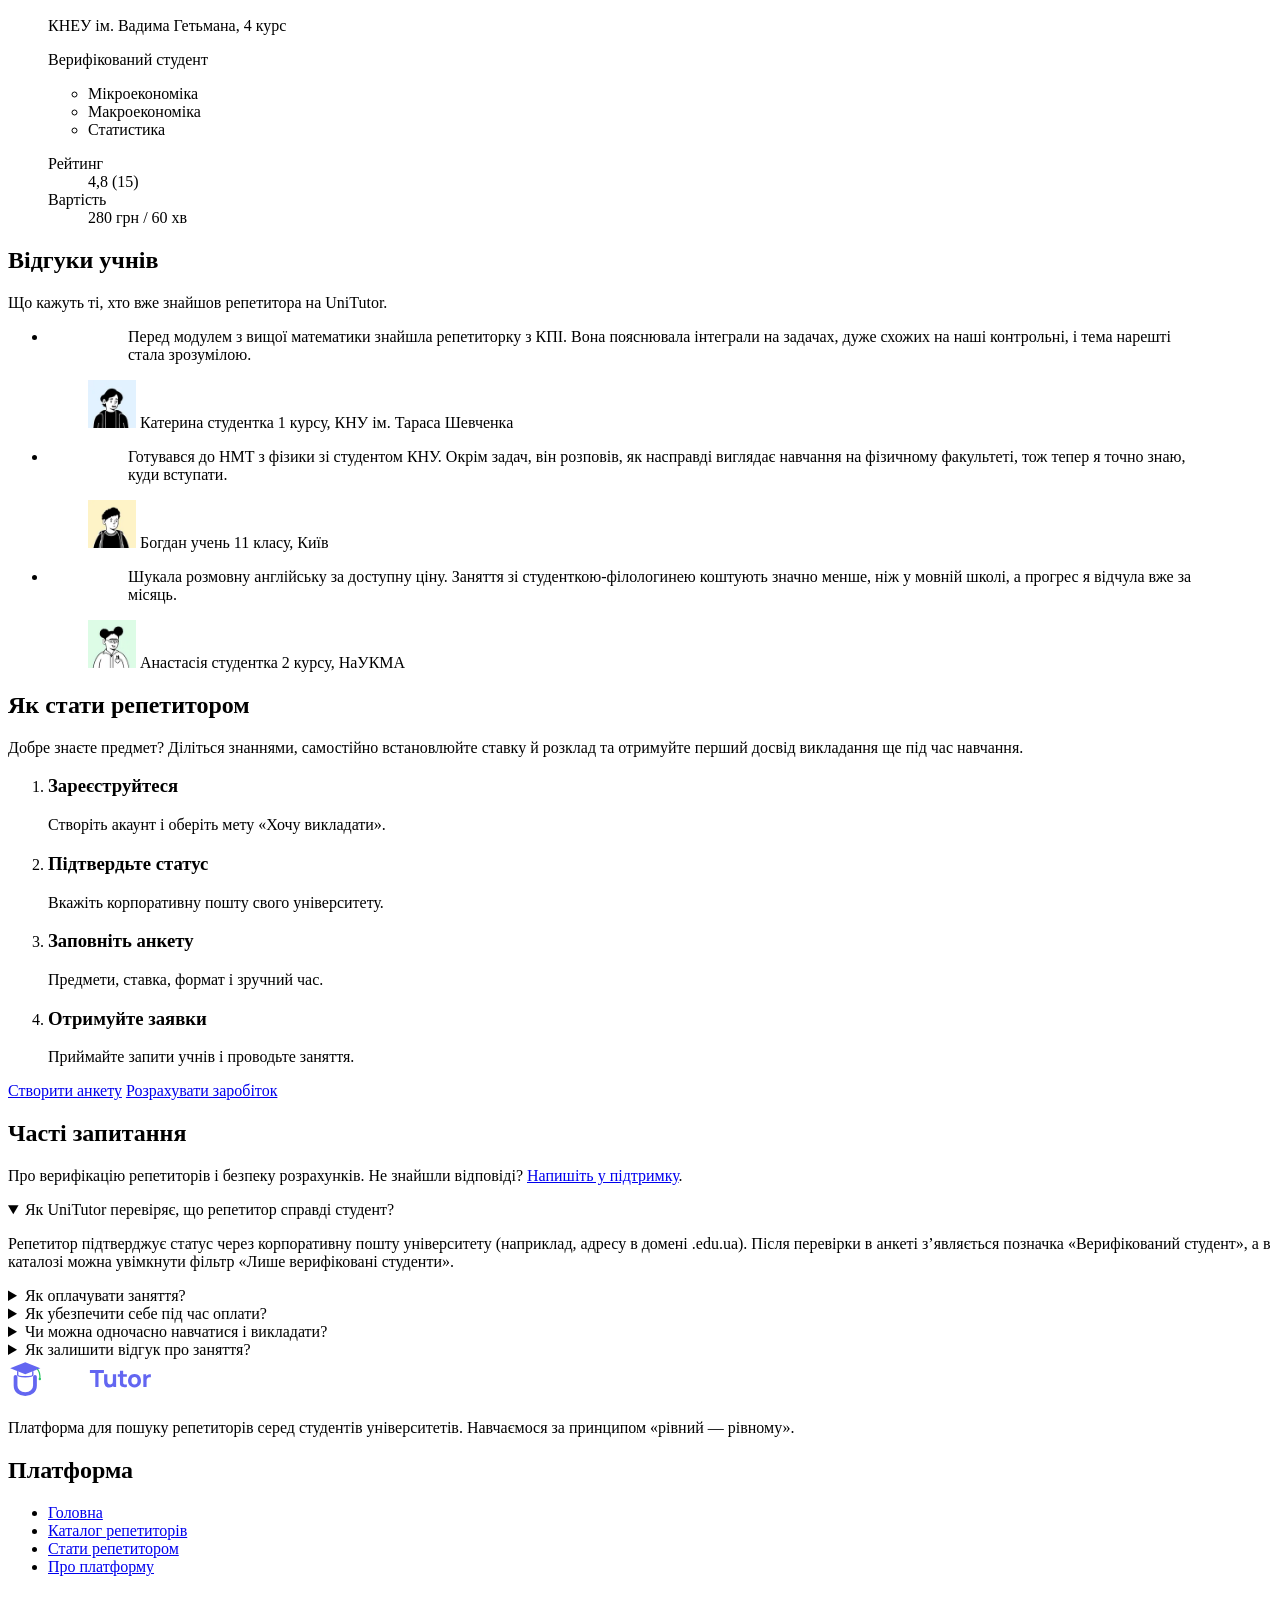
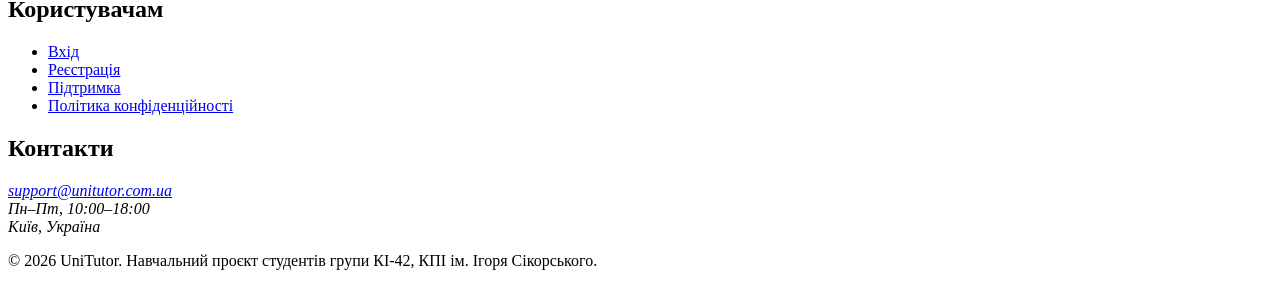
==== commit 130a9416: "Шрифти брендбуку, бургер-меню, повідомлення про помилки форм і таблиця даних На всіх сторінках підкл" ====
--- a/index.html
+++ b/index.html
@@ -7,6 +7,9 @@
   <meta name="description" content="UniTutor допомагає знайти репетитора серед студентів університетів: пошук за предметом і ЗВО, рейтинги, відгуки та заявки на заняття.">
   <link rel="icon" href="images/favicon.svg" type="image/svg+xml">
   <link rel="apple-touch-icon" href="images/apple-touch-icon.png">
+  <link rel="preconnect" href="https://fonts.googleapis.com">
+  <link rel="preconnect" href="https://fonts.gstatic.com" crossorigin>
+  <link rel="stylesheet" href="https://fonts.googleapis.com/css2?family=Inter:wght@400;500;600&amp;family=Manrope:wght@700;800&amp;family=Poppins:wght@600;700&amp;display=swap">
   <link rel="stylesheet" href="css/style.css">
   <script src="js/main.js" defer></script>
 </head>
@@ -18,6 +21,11 @@
       <a class="logo" href="index.html">
         <img src="images/logo.svg" alt="UniTutor — на головну" width="151" height="40">
       </a>
+      <input class="nav-toggle" type="checkbox" id="nav-toggle">
+      <label class="nav-burger" for="nav-toggle">
+        <span class="nav-burger-icon" aria-hidden="true"></span>
+        Меню
+      </label>
       <nav class="site-nav" id="site-nav" aria-label="Головне меню">
         <ul class="nav-list">
           <li><a href="index.html" aria-current="page">Головна</a></li>
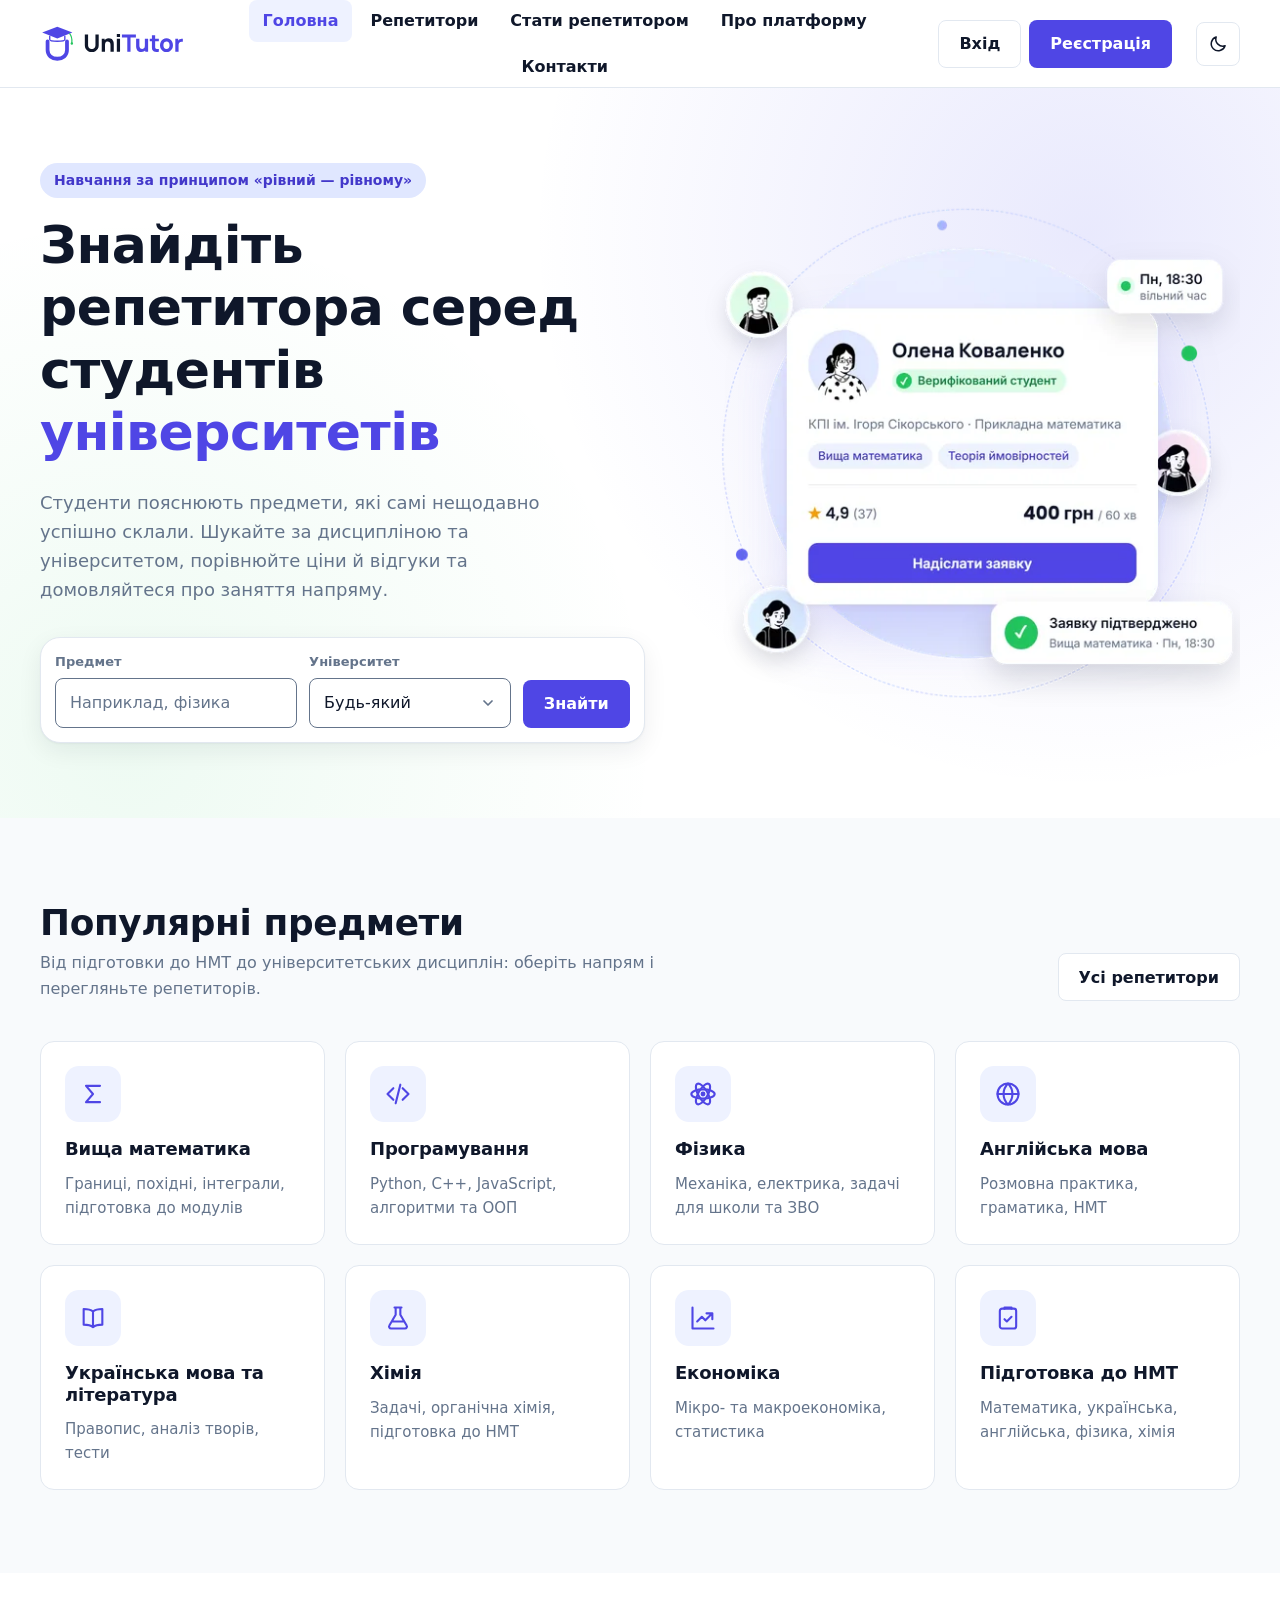
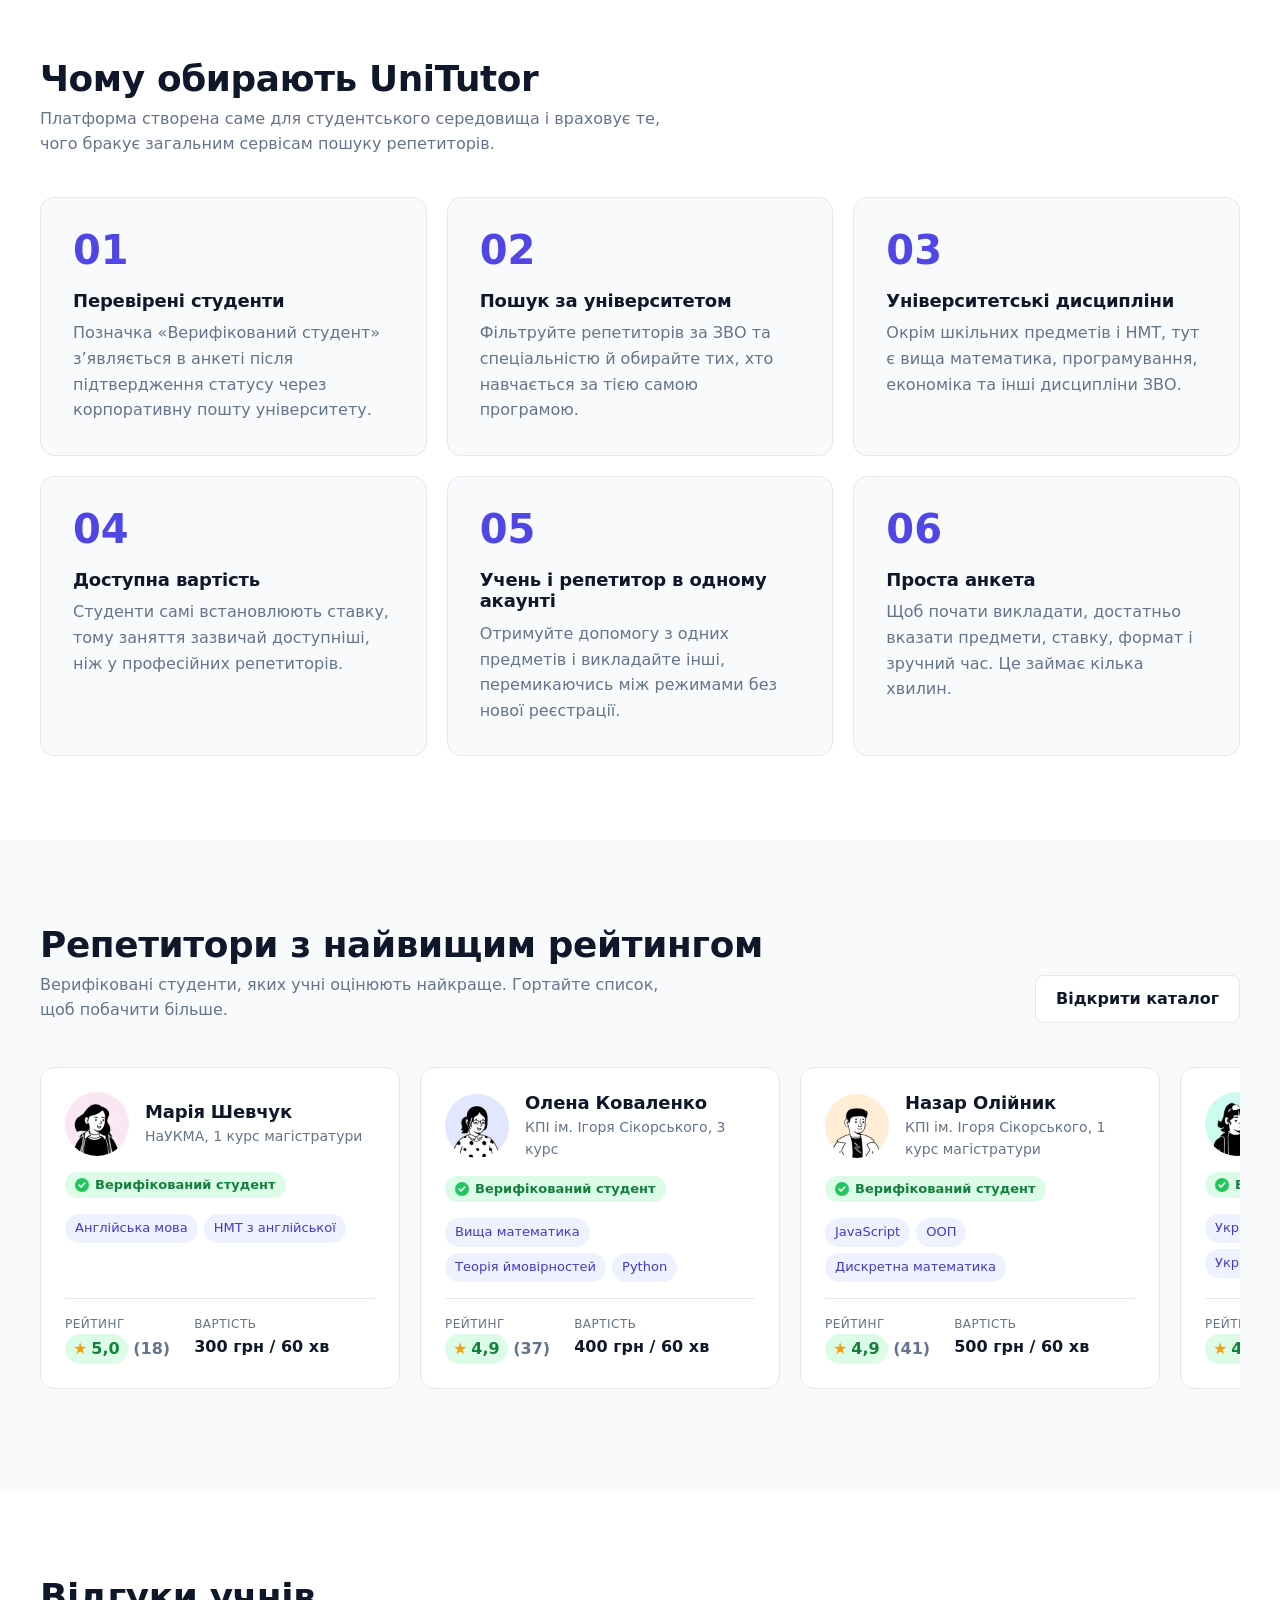
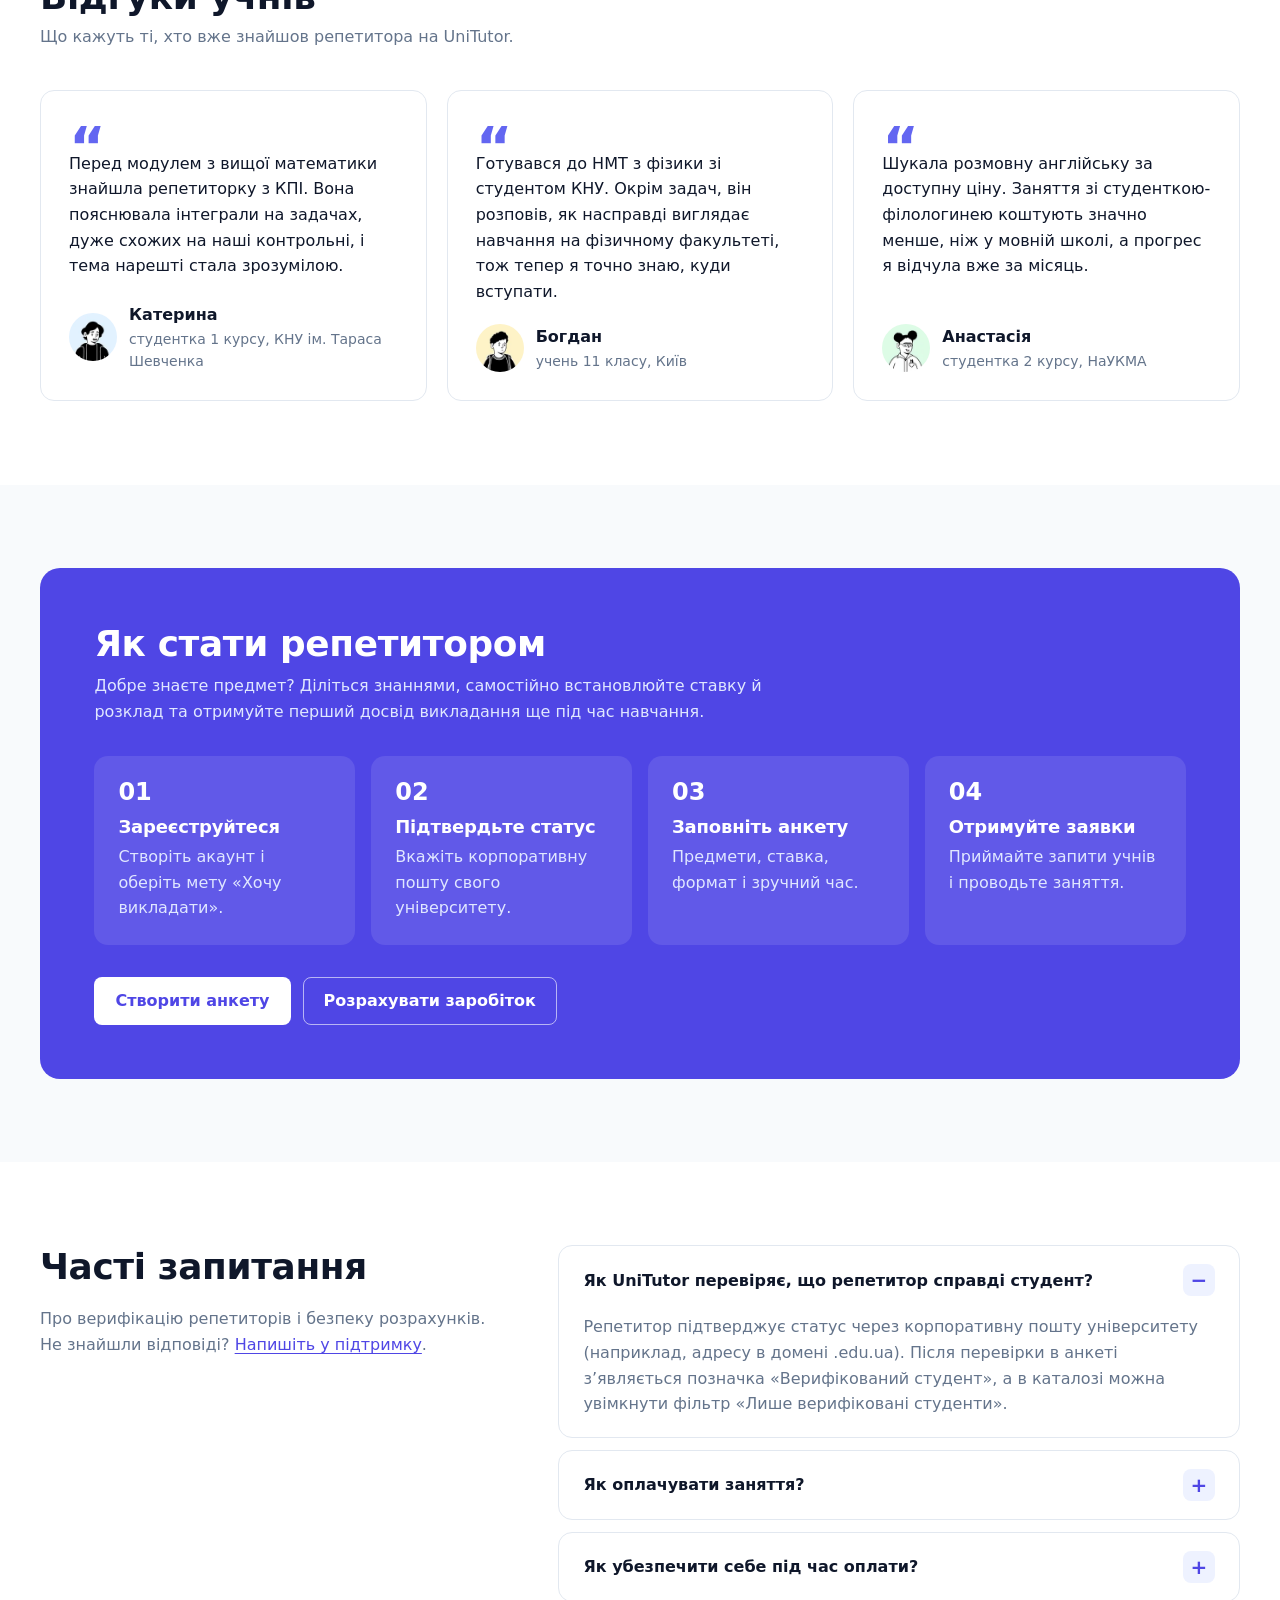
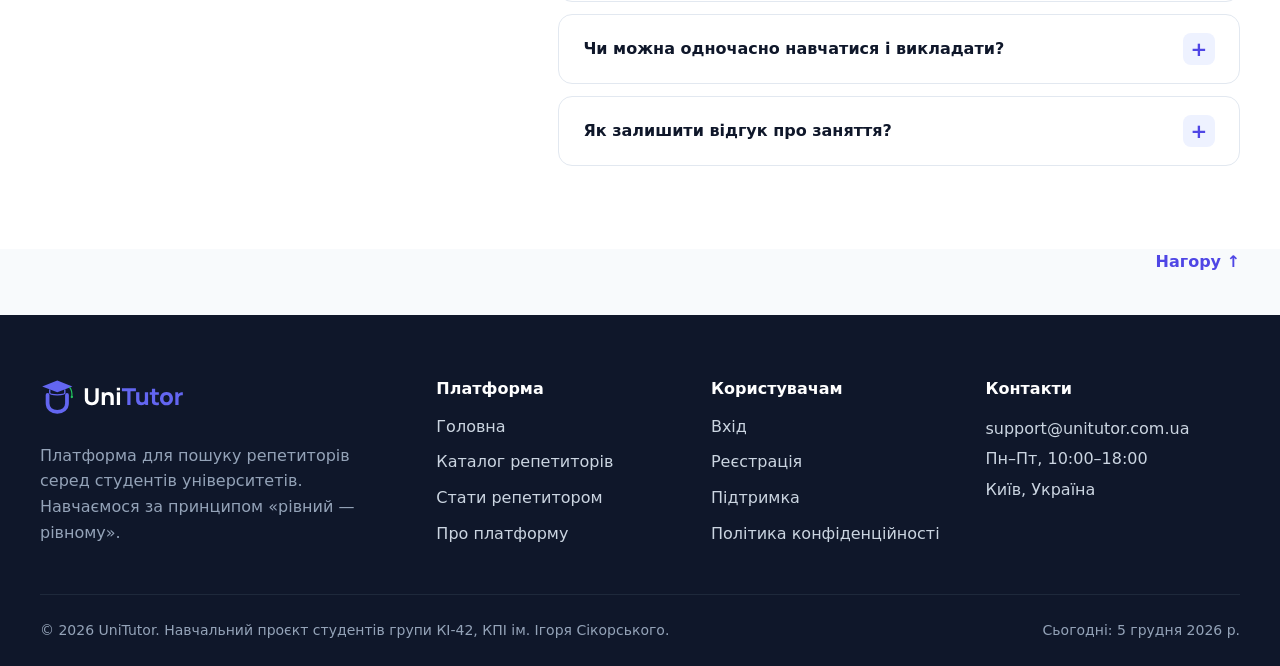
==== commit 47281a5c: "Інтерактивність на JavaScript: DOM, події, валідація форми, темна тема js/main.js підключено на всіх" ====
--- a/index.html
+++ b/index.html
@@ -11,7 +11,7 @@
   <link rel="preconnect" href="https://fonts.gstatic.com" crossorigin>
   <link rel="stylesheet" href="https://fonts.googleapis.com/css2?family=Inter:wght@400;500;600&amp;family=Manrope:wght@700;800&amp;family=Poppins:wght@600;700&amp;display=swap">
   <link rel="stylesheet" href="css/style.css">
-  <script src="js/main.js" defer></script>
+  <script src="./js/main.js"></script>
 </head>
 <body>
   <a class="skip-link" href="#main">Перейти до основного вмісту</a>
--- a/css/style.css
+++ b/css/style.css
@@ -1,2 +1,13 @@
-/* UniTutor — таблиця стилів сайту.
-   Оформлення сторінок за брендбуком ЛР1 буде додано в лабораторній роботі №3. */
+/* ==========================================================================
+   UniTutor — головна таблиця стилів
+   Лише підключає частини в порядку каскаду: базові правила → каркас сторінок →
+   компоненти → окремі сторінки → медіазапити, які мають перекривати попередні →
+   темна тема (ЛР4), яка перевизначає кольори всіх попередніх частин.
+   ========================================================================== */
+
+@import url("base.css");
+@import url("layout.css");
+@import url("components.css");
+@import url("pages.css");
+@import url("responsive.css");
+@import url("theme.css");
